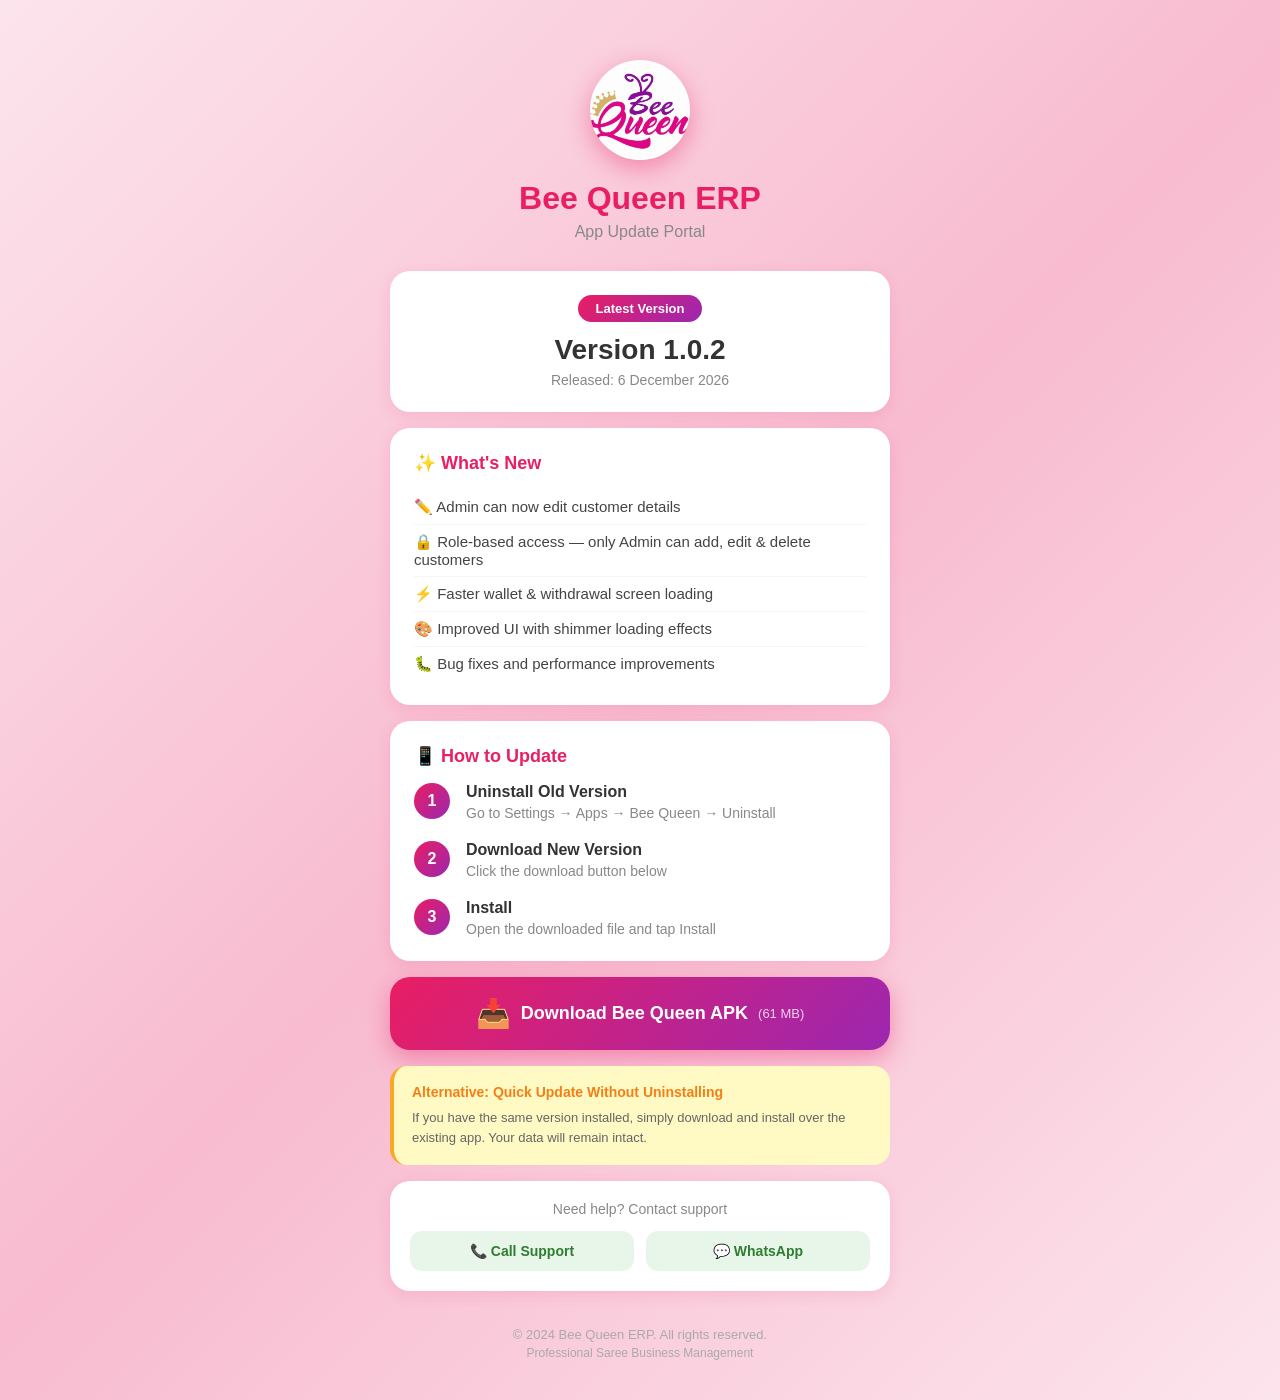
==== index.html @ bfdc2248 "Initial commit: Bee Queen ERP Update Portal with README" ====
<!DOCTYPE html>
<html lang="en">
<head>
    <meta charset="UTF-8">
    <meta name="viewport" content="width=device-width, initial-scale=1.0">
    <title>Bee Queen ERP - App Update Portal</title>
    <link rel="stylesheet" href="style.css">
</head>
<body>
    <div class="container">
        <!-- HEADER -->
        <div class="header">
            <img src="logo.jpg" class="logo-img" alt="Bee Queen Logo">
            <h1>Bee Queen ERP</h1>
            <p class="subtitle">App Update Portal</p>
        </div>

        <!-- VERSION INFO -->
        <div class="version-card">
            <div class="version-badge">Latest Version</div>
            <h2>Version 1.0.2</h2>
            <p class="release-date">Released: <span id="currentDate"></span></p>
        </div>

        <!-- WHAT'S NEW -->
        <div class="whats-new">
            <h3>✨ What's New</h3>
            <ul>
                <li>✏️ Admin can now edit customer details</li>
                <li>🔒 Role-based access — only Admin can add, edit & delete customers</li>
                <li>⚡ Faster wallet & withdrawal screen loading</li>
                <li>🎨 Improved UI with shimmer loading effects</li>
                <li>🐛 Bug fixes and performance improvements</li>
            </ul>
        </div>

        <!-- UPDATE INSTRUCTIONS -->
        <div class="instructions">
            <h3>📱 How to Update</h3>
            <div class="step">
                <div class="step-number">1</div>
                <div class="step-content">
                    <h4>Uninstall Old Version</h4>
                    <p>Go to Settings → Apps → Bee Queen → Uninstall</p>
                </div>
            </div>
            <div class="step">
                <div class="step-number">2</div>
                <div class="step-content">
                    <h4>Download New Version</h4>
                    <p>Click the download button below</p>
                </div>
            </div>
            <div class="step">
                <div class="step-number">3</div>
                <div class="step-content">
                    <h4>Install</h4>
                    <p>Open the downloaded file and tap Install</p>
                </div>
            </div>
        </div>

        <!-- DOWNLOAD BUTTON -->
        <a href="#" class="download-btn" onclick="downloadApp()">
            <span class="download-icon">📥</span>
            <span class="download-text">Download Bee Queen APK</span>
            <span class="download-size">(61 MB)</span>
        </a>

        <!-- ALTERNATIVE METHOD -->
        <div class="alternative">
            <h4>Alternative: Quick Update Without Uninstalling</h4>
            <p>If you have the same version installed, simply download and install over the existing app. Your data will remain intact.</p>
        </div>

        <!-- SUPPORT -->
        <div class="support">
            <p>Need help? Contact support</p>
            <div class="support-links">
                <a href="tel:+919486574281">📞 Call Support</a>
                <a href="https://wa.me/919486574281">💬 WhatsApp</a>
            </div>
        </div>

        <!-- FOOTER -->
        <div class="footer">
            <p>© 2024 Bee Queen ERP. All rights reserved.</p>
            <p class="footer-note">Professional Saree Business Management</p>
        </div>
    </div>

    <script src="script.js"></script>
</body>
</html>
---- style.css ----
* {
    margin: 0;
    padding: 0;
    box-sizing: border-box;
}

body {
    font-family: 'Segoe UI', sans-serif;
    background: linear-gradient(135deg, #fce4ec 0%, #f8bbd0 50%, #fce4ec 100%);
    min-height: 100vh;
    padding: 20px;
}

.container {
    max-width: 500px;
    margin: 0 auto;
}

/* HEADER */
.header {
    text-align: center;
    padding: 40px 20px 30px;
}

.logo-img {
    width: 100px;
    height: 100px;
    border-radius: 50%;
    object-fit: cover;
    margin: 0 auto 20px;
    display: block;
    box-shadow: 0 8px 25px rgba(233, 30, 99, 0.4);
}

.header h1 {
    font-size: 32px;
    font-weight: 800;
    color: #e91e63;
    margin-bottom: 6px;
}

.subtitle {
    color: #888;
    font-size: 16px;
}

/* VERSION CARD */
.version-card {
    background: white;
    border-radius: 20px;
    padding: 24px;
    text-align: center;
    margin-bottom: 16px;
    box-shadow: 0 4px 15px rgba(233, 30, 99, 0.12);
}

.version-badge {
    display: inline-block;
    background: linear-gradient(135deg, #e91e63, #9c27b0);
    color: white;
    padding: 6px 18px;
    border-radius: 20px;
    font-size: 13px;
    font-weight: 600;
    margin-bottom: 12px;
}

.version-card h2 {
    font-size: 28px;
    color: #333;
    margin-bottom: 6px;
}

.release-date {
    color: #888;
    font-size: 14px;
}

/* WHAT'S NEW */
.whats-new {
    background: white;
    border-radius: 20px;
    padding: 24px;
    margin-bottom: 16px;
    box-shadow: 0 4px 15px rgba(233, 30, 99, 0.12);
}

.whats-new h3, .instructions h3 {
    color: #e91e63;
    font-size: 18px;
    margin-bottom: 16px;
    font-weight: 700;
}

.whats-new ul {
    list-style: none;
}

.whats-new ul li {
    padding: 8px 0;
    color: #444;
    font-size: 15px;
    border-bottom: 1px solid #f5f5f5;
}

.whats-new ul li:last-child {
    border-bottom: none;
}

/* INSTRUCTIONS */
.instructions {
    background: white;
    border-radius: 20px;
    padding: 24px;
    margin-bottom: 16px;
    box-shadow: 0 4px 15px rgba(233, 30, 99, 0.12);
}

.step {
    display: flex;
    align-items: flex-start;
    gap: 16px;
    margin-bottom: 20px;
}

.step:last-child {
    margin-bottom: 0;
}

.step-number {
    width: 36px;
    height: 36px;
    background: linear-gradient(135deg, #e91e63, #9c27b0);
    color: white;
    border-radius: 50%;
    display: flex;
    align-items: center;
    justify-content: center;
    font-weight: 700;
    font-size: 16px;
    flex-shrink: 0;
}

.step-content h4 {
    color: #333;
    font-size: 16px;
    margin-bottom: 4px;
}

.step-content p {
    color: #888;
    font-size: 14px;
}

/* DOWNLOAD BUTTON */
.download-btn {
    display: flex;
    align-items: center;
    justify-content: center;
    gap: 10px;
    background: linear-gradient(135deg, #e91e63, #9c27b0);
    color: white;
    text-decoration: none;
    padding: 20px;
    border-radius: 20px;
    margin-bottom: 16px;
    box-shadow: 0 8px 25px rgba(233, 30, 99, 0.4);
    transition: transform 0.2s, box-shadow 0.2s;
    cursor: pointer;
}

.download-btn:hover {
    transform: translateY(-2px);
    box-shadow: 0 12px 30px rgba(233, 30, 99, 0.5);
}

.download-btn:active {
    transform: translateY(0);
}

.download-icon {
    font-size: 28px;
}

.download-text {
    font-size: 18px;
    font-weight: 700;
}

.download-size {
    font-size: 13px;
    opacity: 0.8;
}

/* ALTERNATIVE */
.alternative {
    background: #fff9c4;
    border-radius: 16px;
    padding: 18px;
    margin-bottom: 16px;
    border-left: 4px solid #f9a825;
}

.alternative h4 {
    color: #f57f17;
    margin-bottom: 8px;
    font-size: 14px;
}

.alternative p {
    color: #666;
    font-size: 13px;
    line-height: 1.5;
}

/* SUPPORT */
.support {
    background: white;
    border-radius: 20px;
    padding: 20px;
    text-align: center;
    margin-bottom: 16px;
    box-shadow: 0 4px 15px rgba(233, 30, 99, 0.12);
}

.support p {
    color: #888;
    margin-bottom: 14px;
    font-size: 14px;
}

.support-links {
    display: flex;
    gap: 12px;
    justify-content: center;
}

.support-links a {
    flex: 1;
    padding: 12px;
    border-radius: 12px;
    text-decoration: none;
    font-weight: 600;
    font-size: 14px;
    text-align: center;
}

.support-links a:first-child {
    background: #e8f5e9;
    color: #2e7d32;
}

.support-links a:last-child {
    background: #e8f5e9;
    color: #2e7d32;
}

/* FOOTER */
.footer {
    text-align: center;
    padding: 20px;
    color: #aaa;
    font-size: 13px;
}

.footer-note {
    margin-top: 4px;
    font-size: 12px;
}

/* TOAST NOTIFICATION */
.toast {
    position: fixed;
    bottom: 30px;
    left: 50%;
    transform: translateX(-50%);
    background: #333;
    color: white;
    padding: 14px 24px;
    border-radius: 12px;
    font-size: 14px;
    opacity: 0;
    transition: opacity 0.3s;
    pointer-events: none;
    z-index: 999;
    white-space: nowrap;
}

.toast.show {
    opacity: 1;
}

/* PROGRESS BAR */
.progress-wrap {
    display: none;
    background: white;
    border-radius: 20px;
    padding: 20px;
    margin-bottom: 16px;
    box-shadow: 0 4px 15px rgba(233, 30, 99, 0.12);
}

.progress-wrap.show {
    display: block;
}

.progress-label {
    color: #555;
    font-size: 14px;
    margin-bottom: 10px;
    font-weight: 600;
}

.progress-bar {
    height: 10px;
    background: #f5f5f5;
    border-radius: 10px;
    overflow: hidden;
}

.progress-fill {
    height: 100%;
    width: 0%;
    background: linear-gradient(90deg, #e91e63, #9c27b0);
    border-radius: 10px;
    transition: width 0.3s;
}
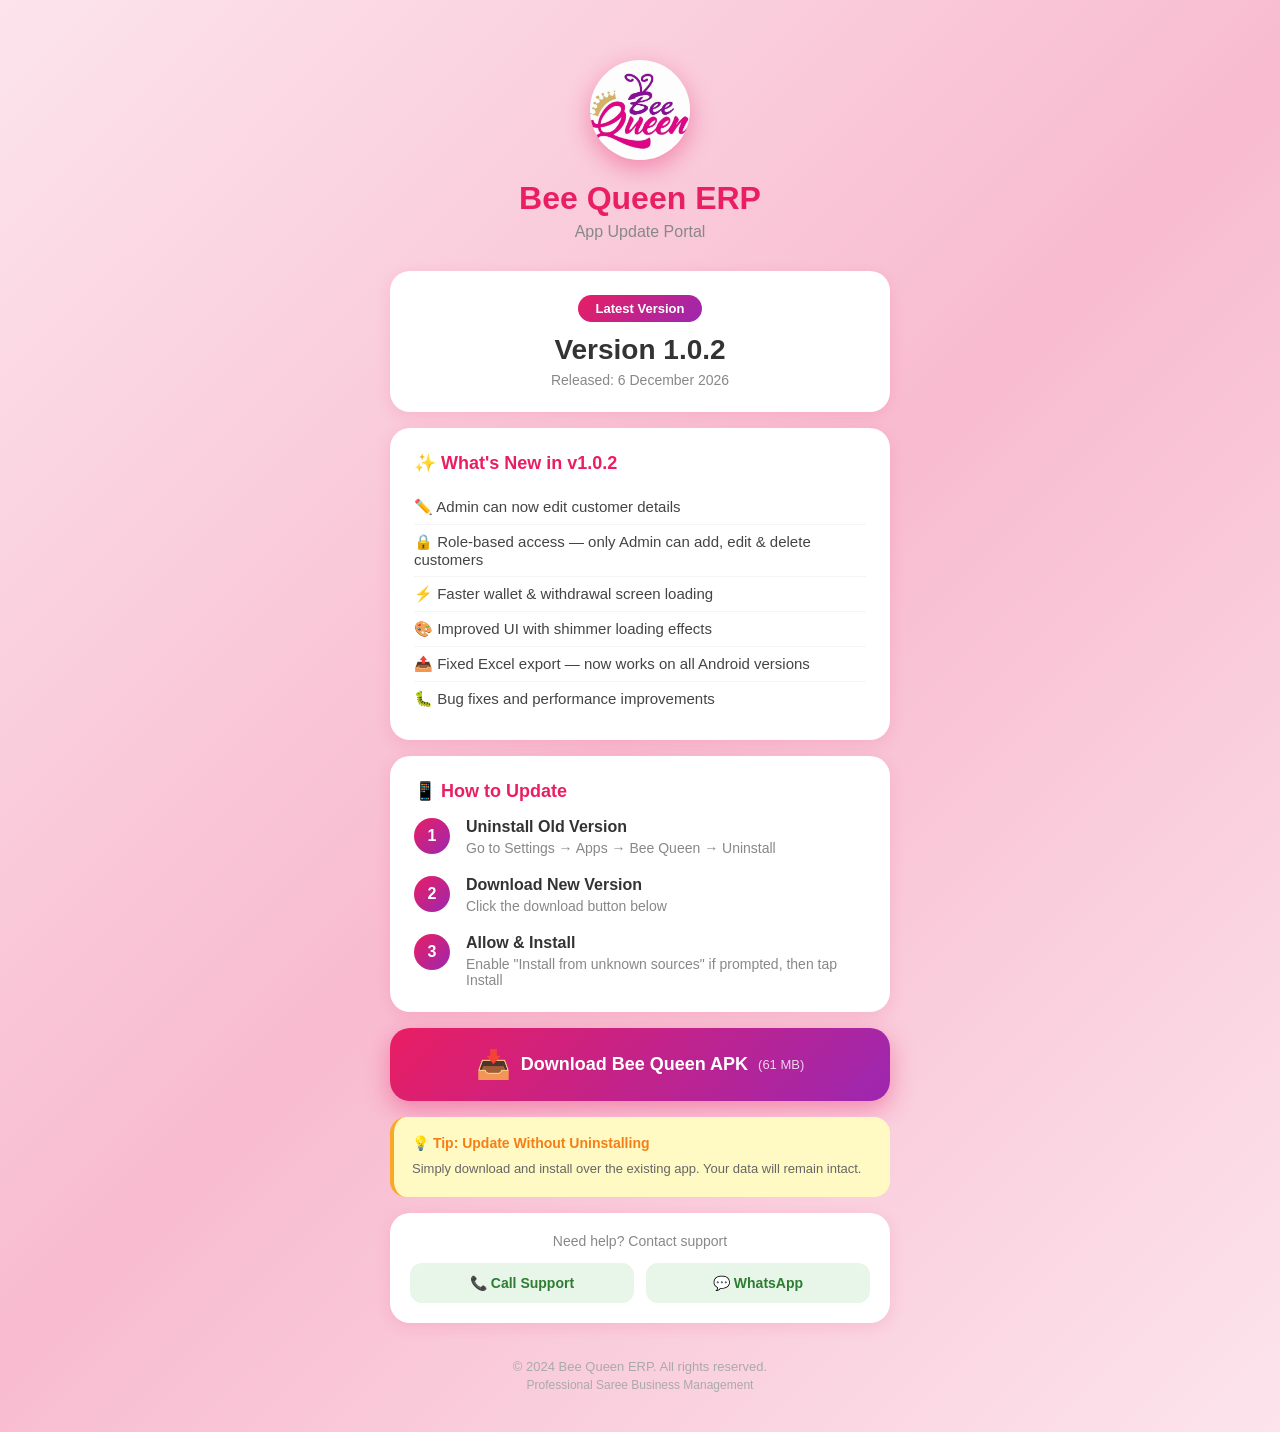
==== commit c97ae7bd: "Bee Queen ERP Update Portal v1.0.2" ====
--- a/index.html
+++ b/index.html
@@ -24,12 +24,13 @@
 
         <!-- WHAT'S NEW -->
         <div class="whats-new">
-            <h3>✨ What's New</h3>
+            <h3>✨ What's New in v1.0.2</h3>
             <ul>
                 <li>✏️ Admin can now edit customer details</li>
                 <li>🔒 Role-based access — only Admin can add, edit & delete customers</li>
                 <li>⚡ Faster wallet & withdrawal screen loading</li>
                 <li>🎨 Improved UI with shimmer loading effects</li>
+                <li>📤 Fixed Excel export — now works on all Android versions</li>
                 <li>🐛 Bug fixes and performance improvements</li>
             </ul>
         </div>
@@ -54,14 +55,14 @@
             <div class="step">
                 <div class="step-number">3</div>
                 <div class="step-content">
-                    <h4>Install</h4>
-                    <p>Open the downloaded file and tap Install</p>
+                    <h4>Allow & Install</h4>
+                    <p>Enable "Install from unknown sources" if prompted, then tap Install</p>
                 </div>
             </div>
         </div>
 
         <!-- DOWNLOAD BUTTON -->
-        <a href="#" class="download-btn" onclick="downloadApp()">
+        <a href="Bee Queen.apk" class="download-btn" download="Bee Queen.apk">
             <span class="download-icon">📥</span>
             <span class="download-text">Download Bee Queen APK</span>
             <span class="download-size">(61 MB)</span>
@@ -69,8 +70,8 @@
 
         <!-- ALTERNATIVE METHOD -->
         <div class="alternative">
-            <h4>Alternative: Quick Update Without Uninstalling</h4>
-            <p>If you have the same version installed, simply download and install over the existing app. Your data will remain intact.</p>
+            <h4>💡 Tip: Update Without Uninstalling</h4>
+            <p>Simply download and install over the existing app. Your data will remain intact.</p>
         </div>
 
         <!-- SUPPORT -->
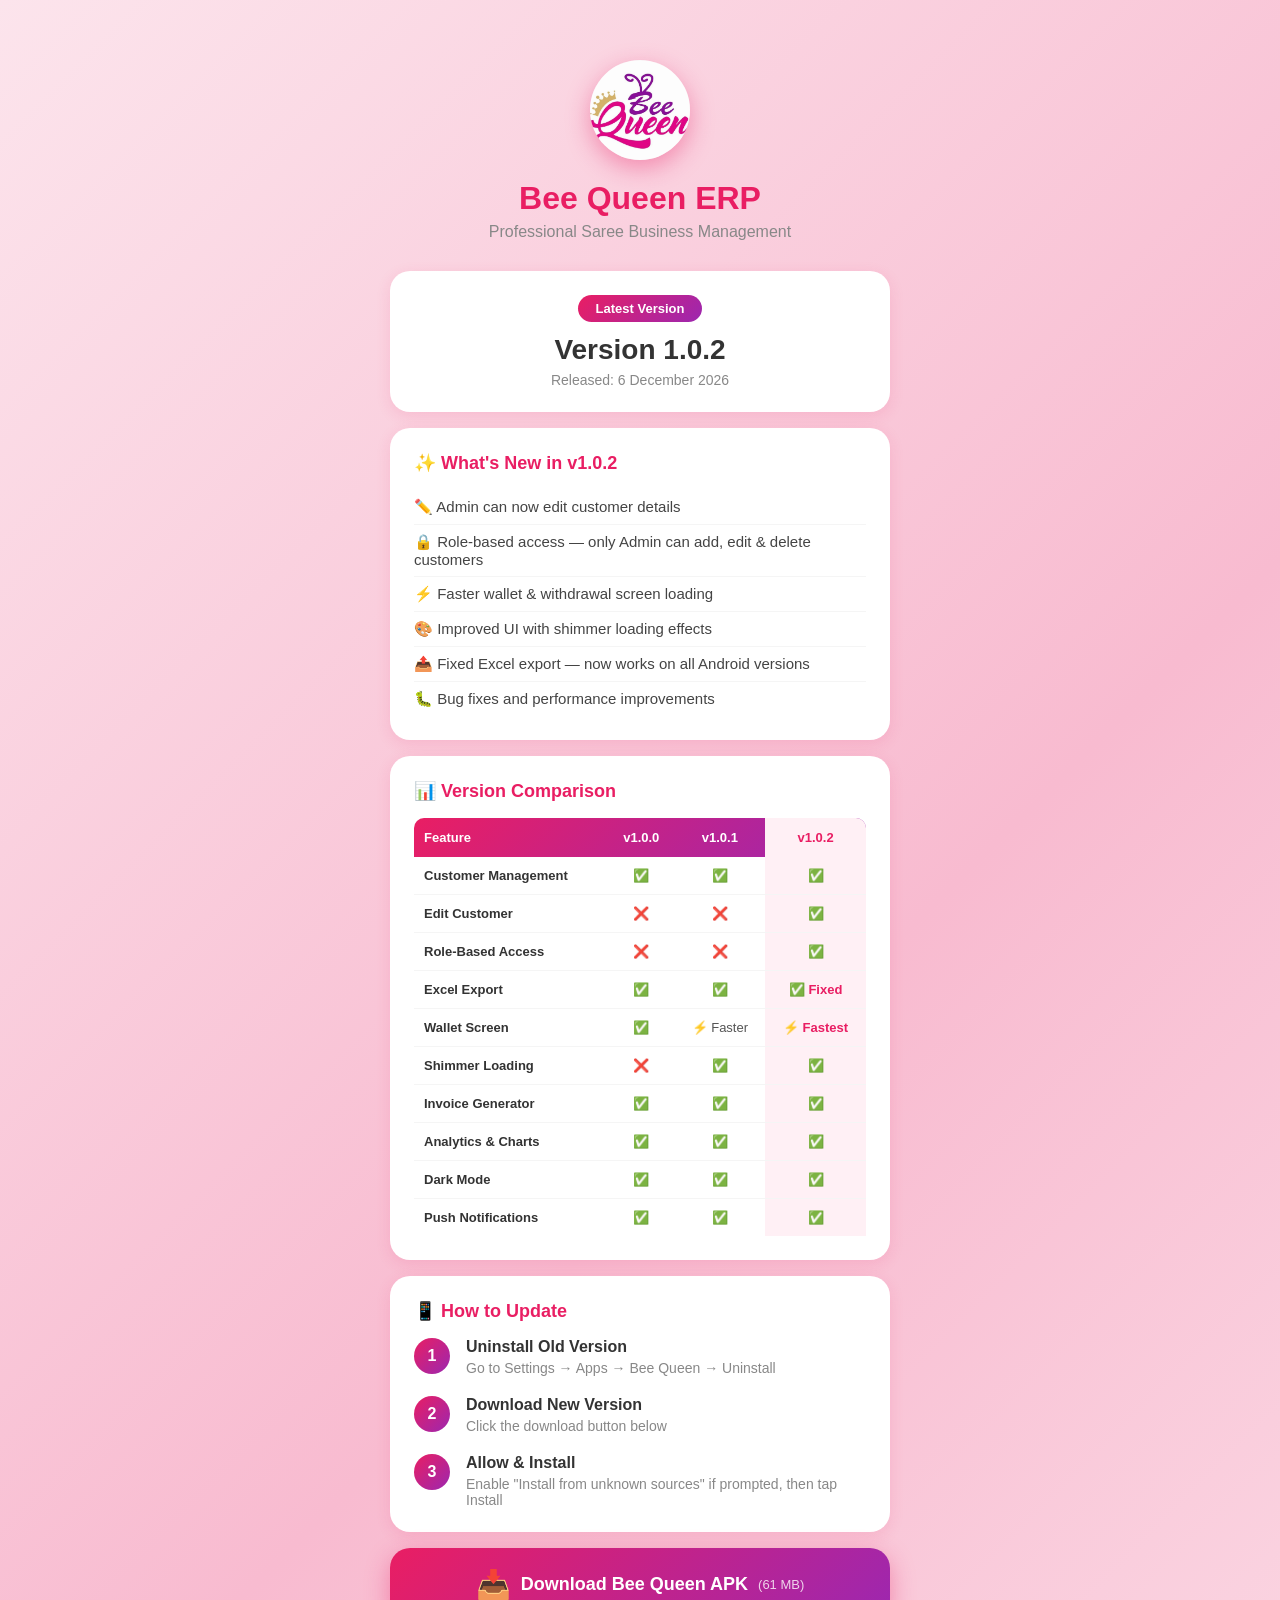
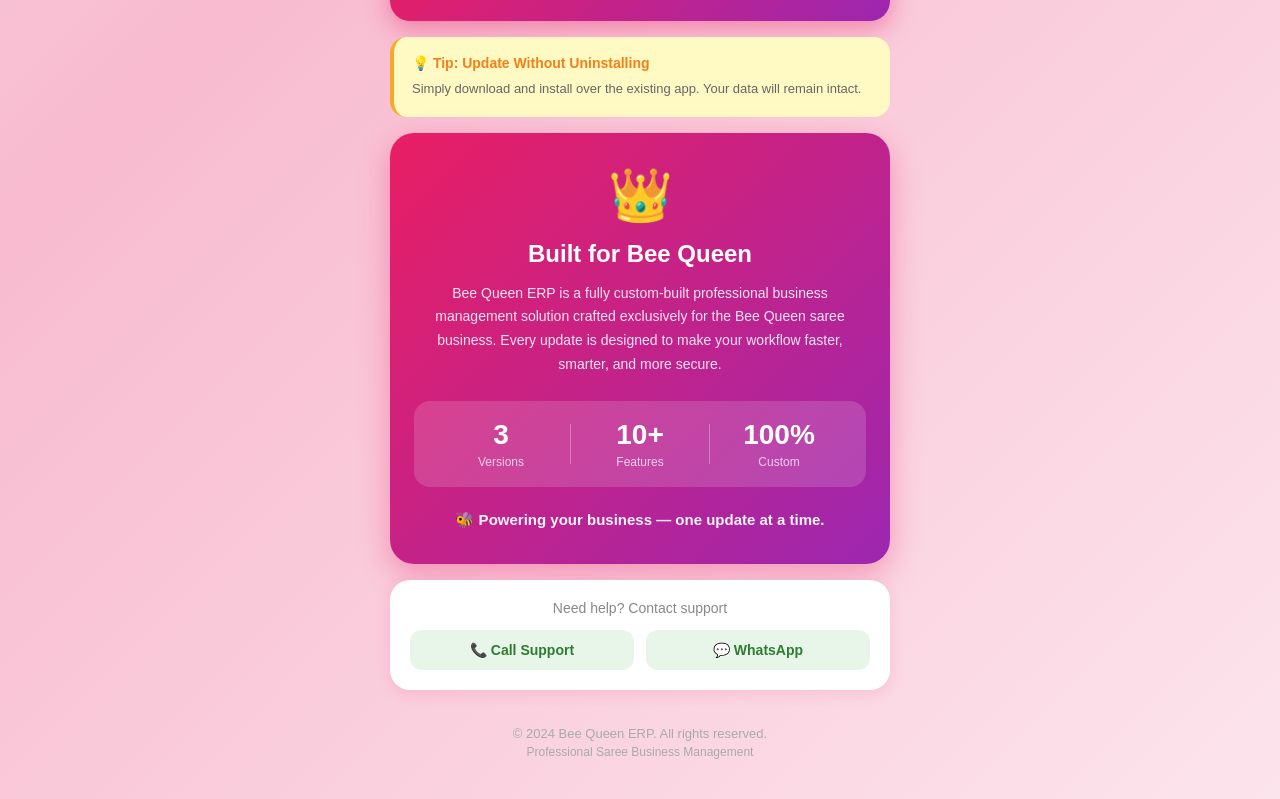
==== commit f8344ecc: "Add version comparison table and premium conclusion section" ====
--- a/index.html
+++ b/index.html
@@ -8,24 +8,25 @@
 </head>
 <body>
     <div class="container">
+
         <!-- HEADER -->
         <div class="header">
             <img src="logo.jpg" class="logo-img" alt="Bee Queen Logo">
             <h1>Bee Queen ERP</h1>
-            <p class="subtitle">App Update Portal</p>
+            <p class="subtitle">Professional Saree Business Management</p>
         </div>
 
         <!-- VERSION INFO -->
         <div class="version-card">
             <div class="version-badge">Latest Version</div>
-            <h2>Version 1.0.2</h2>
+            <h2 id="versionTitle">Version 1.0.2</h2>
             <p class="release-date">Released: <span id="currentDate"></span></p>
         </div>
 
         <!-- WHAT'S NEW -->
         <div class="whats-new">
             <h3>✨ What's New in v1.0.2</h3>
-            <ul>
+            <ul id="changelogList">
                 <li>✏️ Admin can now edit customer details</li>
                 <li>🔒 Role-based access — only Admin can add, edit & delete customers</li>
                 <li>⚡ Faster wallet & withdrawal screen loading</li>
@@ -33,6 +34,85 @@
                 <li>📤 Fixed Excel export — now works on all Android versions</li>
                 <li>🐛 Bug fixes and performance improvements</li>
             </ul>
+        </div>
+
+        <!-- VERSION COMPARISON -->
+        <div class="comparison-card">
+            <h3>📊 Version Comparison</h3>
+            <div class="table-wrap">
+                <table class="compare-table">
+                    <thead>
+                        <tr>
+                            <th>Feature</th>
+                            <th>v1.0.0</th>
+                            <th>v1.0.1</th>
+                            <th class="latest-col">v1.0.2</th>
+                        </tr>
+                    </thead>
+                    <tbody>
+                        <tr>
+                            <td>Customer Management</td>
+                            <td>✅</td>
+                            <td>✅</td>
+                            <td class="latest-col">✅</td>
+                        </tr>
+                        <tr>
+                            <td>Edit Customer</td>
+                            <td>❌</td>
+                            <td>❌</td>
+                            <td class="latest-col">✅</td>
+                        </tr>
+                        <tr>
+                            <td>Role-Based Access</td>
+                            <td>❌</td>
+                            <td>❌</td>
+                            <td class="latest-col">✅</td>
+                        </tr>
+                        <tr>
+                            <td>Excel Export</td>
+                            <td>✅</td>
+                            <td>✅</td>
+                            <td class="latest-col">✅ Fixed</td>
+                        </tr>
+                        <tr>
+                            <td>Wallet Screen</td>
+                            <td>✅</td>
+                            <td>⚡ Faster</td>
+                            <td class="latest-col">⚡ Fastest</td>
+                        </tr>
+                        <tr>
+                            <td>Shimmer Loading</td>
+                            <td>❌</td>
+                            <td>✅</td>
+                            <td class="latest-col">✅</td>
+                        </tr>
+                        <tr>
+                            <td>Invoice Generator</td>
+                            <td>✅</td>
+                            <td>✅</td>
+                            <td class="latest-col">✅</td>
+                        </tr>
+                        <tr>
+                            <td>Analytics & Charts</td>
+                            <td>✅</td>
+                            <td>✅</td>
+                            <td class="latest-col">✅</td>
+                        </tr>
+                        <tr>
+                            <td>Dark Mode</td>
+                            <td>✅</td>
+                            <td>✅</td>
+                            <td class="latest-col">✅</td>
+                        </tr>
+                        <tr>
+                            <td>Push Notifications</td>
+                            <td>✅</td>
+                            <td>✅</td>
+                            <td class="latest-col">✅</td>
+                        </tr>
+                    </tbody>
+                </table>
+            </div>
         </div>
 
         <!-- UPDATE INSTRUCTIONS -->
@@ -62,7 +142,7 @@
         </div>
 
         <!-- DOWNLOAD BUTTON -->
-        <a href="Bee Queen.apk" class="download-btn" download="Bee Queen.apk">
+        <a href="https://drive.google.com/uc?export=download&id=1OesEx6bbcV49tJIgzekpYeUQmIFlcFSe" class="download-btn" target="_blank">
             <span class="download-icon">📥</span>
             <span class="download-text">Download Bee Queen APK</span>
             <span class="download-size">(61 MB)</span>
@@ -72,6 +152,35 @@
         <div class="alternative">
             <h4>💡 Tip: Update Without Uninstalling</h4>
             <p>Simply download and install over the existing app. Your data will remain intact.</p>
+        </div>
+
+        <!-- PREMIUM CONCLUSION -->
+        <div class="conclusion-card">
+            <div class="conclusion-icon">👑</div>
+            <h3>Built for Bee Queen</h3>
+            <p>
+                Bee Queen ERP is a fully custom-built professional business management solution crafted exclusively for the Bee Queen saree business.
+                Every update is designed to make your workflow faster, smarter, and more secure.
+            </p>
+            <div class="conclusion-stats">
+                <div class="stat">
+                    <span class="stat-value">3</span>
+                    <span class="stat-label">Versions</span>
+                </div>
+                <div class="stat-divider"></div>
+                <div class="stat">
+                    <span class="stat-value">10+</span>
+                    <span class="stat-label">Features</span>
+                </div>
+                <div class="stat-divider"></div>
+                <div class="stat">
+                    <span class="stat-value">100%</span>
+                    <span class="stat-label">Custom</span>
+                </div>
+            </div>
+            <p class="conclusion-tagline">
+                🐝 Powering your business — one update at a time.
+            </p>
         </div>
 
         <!-- SUPPORT -->
@@ -88,8 +197,8 @@
             <p>© 2024 Bee Queen ERP. All rights reserved.</p>
             <p class="footer-note">Professional Saree Business Management</p>
         </div>
+
     </div>
-
     <script src="script.js"></script>
 </body>
 </html>
--- a/style.css
+++ b/style.css
@@ -325,3 +325,152 @@
     border-radius: 10px;
     transition: width 0.3s;
 }
+
+/* VERSION COMPARISON */
+.comparison-card {
+    background: white;
+    border-radius: 20px;
+    padding: 24px;
+    margin-bottom: 16px;
+    box-shadow: 0 4px 15px rgba(233, 30, 99, 0.12);
+}
+
+.comparison-card h3 {
+    color: #e91e63;
+    font-size: 18px;
+    font-weight: 700;
+    margin-bottom: 16px;
+}
+
+.table-wrap {
+    overflow-x: auto;
+}
+
+.compare-table {
+    width: 100%;
+    border-collapse: collapse;
+    font-size: 13px;
+}
+
+.compare-table thead tr {
+    background: linear-gradient(135deg, #e91e63, #9c27b0);
+    color: white;
+}
+
+.compare-table th {
+    padding: 12px 10px;
+    text-align: center;
+    font-weight: 700;
+    font-size: 13px;
+}
+
+.compare-table th:first-child {
+    text-align: left;
+    border-radius: 10px 0 0 0;
+}
+
+.compare-table th:last-child {
+    border-radius: 0 10px 0 0;
+}
+
+.compare-table tbody tr {
+    border-bottom: 1px solid #f5f5f5;
+}
+
+.compare-table tbody tr:last-child {
+    border-bottom: none;
+}
+
+.compare-table tbody tr:hover {
+    background: #fff5f8;
+}
+
+.compare-table td {
+    padding: 11px 10px;
+    text-align: center;
+    color: #555;
+}
+
+.compare-table td:first-child {
+    text-align: left;
+    font-weight: 600;
+    color: #333;
+}
+
+.latest-col {
+    background: #fff0f5;
+    color: #e91e63 !important;
+    font-weight: 700 !important;
+}
+
+/* PREMIUM CONCLUSION */
+.conclusion-card {
+    background: linear-gradient(135deg, #e91e63, #9c27b0);
+    border-radius: 24px;
+    padding: 32px 24px;
+    margin-bottom: 16px;
+    text-align: center;
+    box-shadow: 0 10px 30px rgba(233, 30, 99, 0.35);
+}
+
+.conclusion-icon {
+    font-size: 52px;
+    margin-bottom: 14px;
+}
+
+.conclusion-card h3 {
+    color: white;
+    font-size: 24px;
+    font-weight: 800;
+    margin-bottom: 14px;
+}
+
+.conclusion-card p {
+    color: rgba(255,255,255,0.88);
+    font-size: 14px;
+    line-height: 1.7;
+    margin-bottom: 24px;
+}
+
+.conclusion-stats {
+    display: flex;
+    justify-content: center;
+    align-items: center;
+    gap: 0;
+    background: rgba(255,255,255,0.15);
+    border-radius: 16px;
+    padding: 18px;
+    margin-bottom: 20px;
+}
+
+.stat {
+    flex: 1;
+    display: flex;
+    flex-direction: column;
+    align-items: center;
+}
+
+.stat-value {
+    color: white;
+    font-size: 28px;
+    font-weight: 800;
+}
+
+.stat-label {
+    color: rgba(255,255,255,0.75);
+    font-size: 12px;
+    margin-top: 4px;
+}
+
+.stat-divider {
+    width: 1px;
+    height: 40px;
+    background: rgba(255,255,255,0.3);
+}
+
+.conclusion-tagline {
+    color: rgba(255,255,255,0.95) !important;
+    font-size: 15px !important;
+    font-weight: 600;
+    margin-bottom: 0 !important;
+}
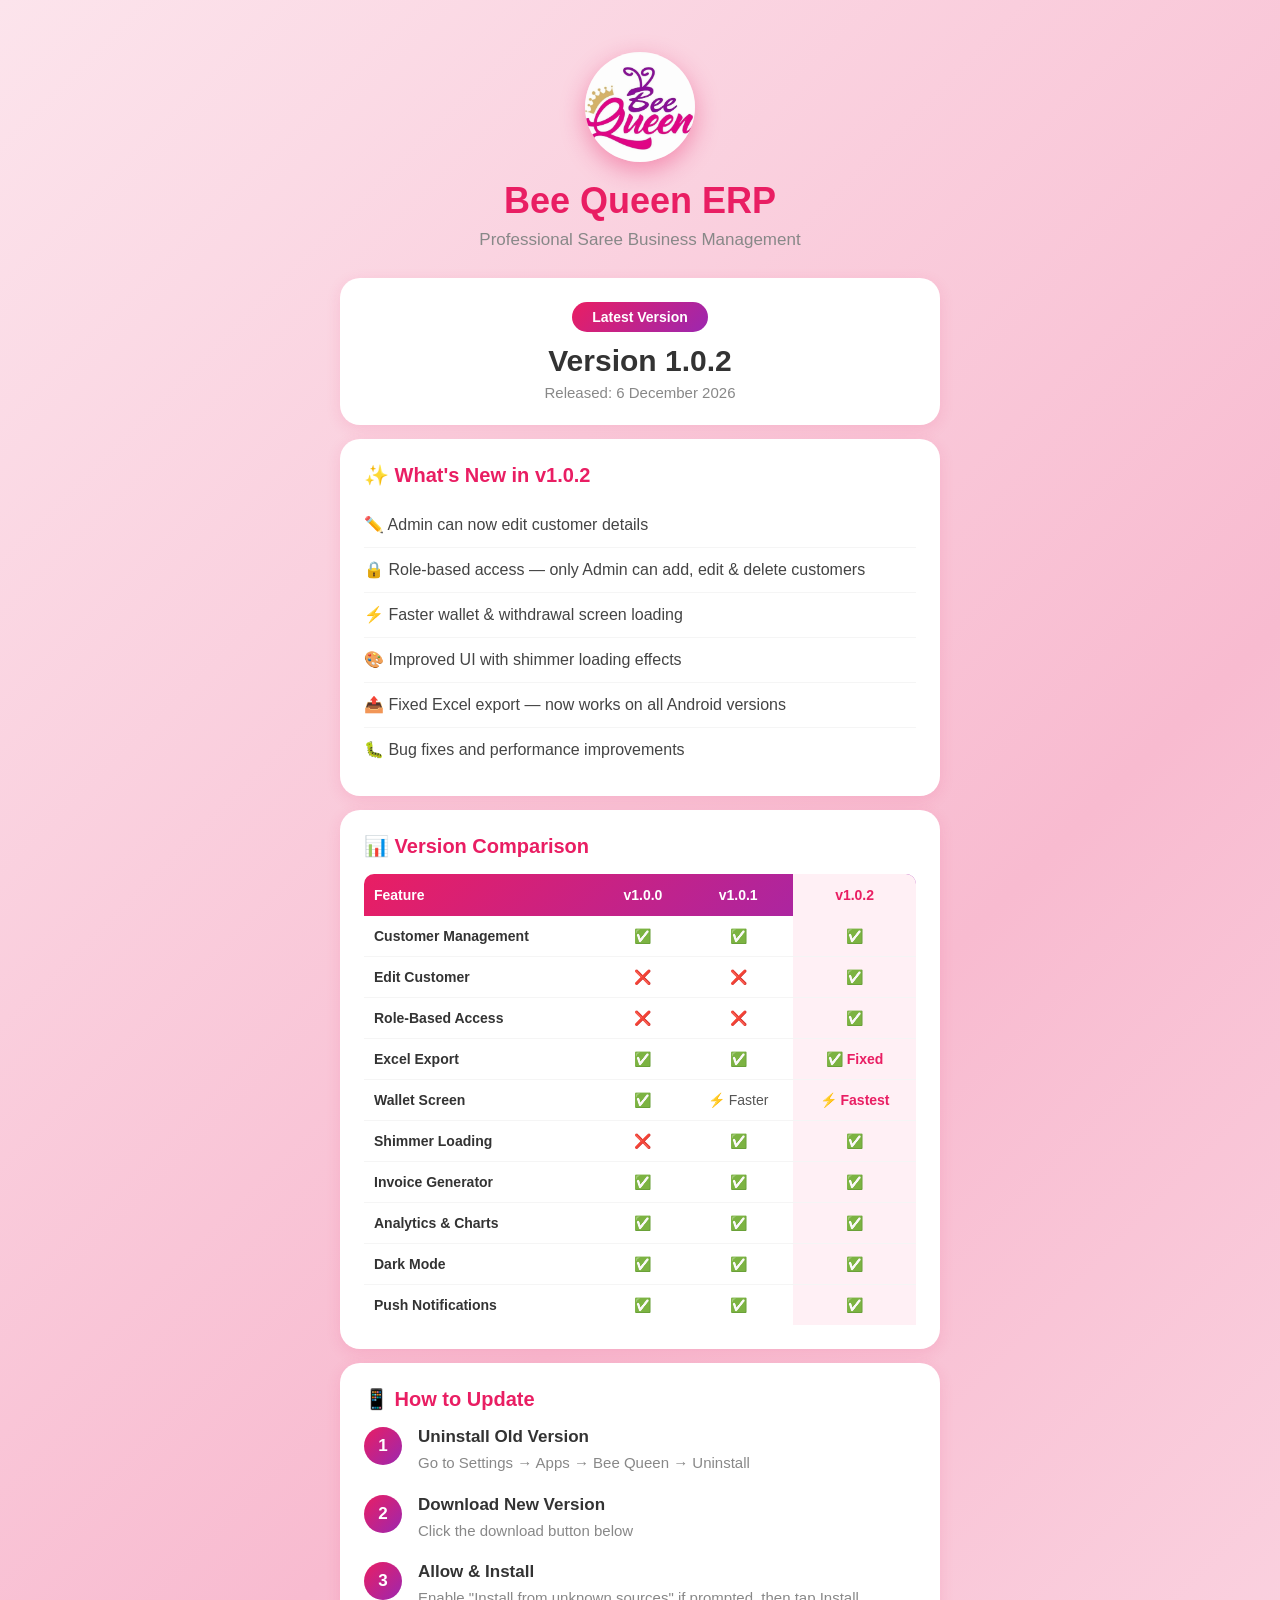
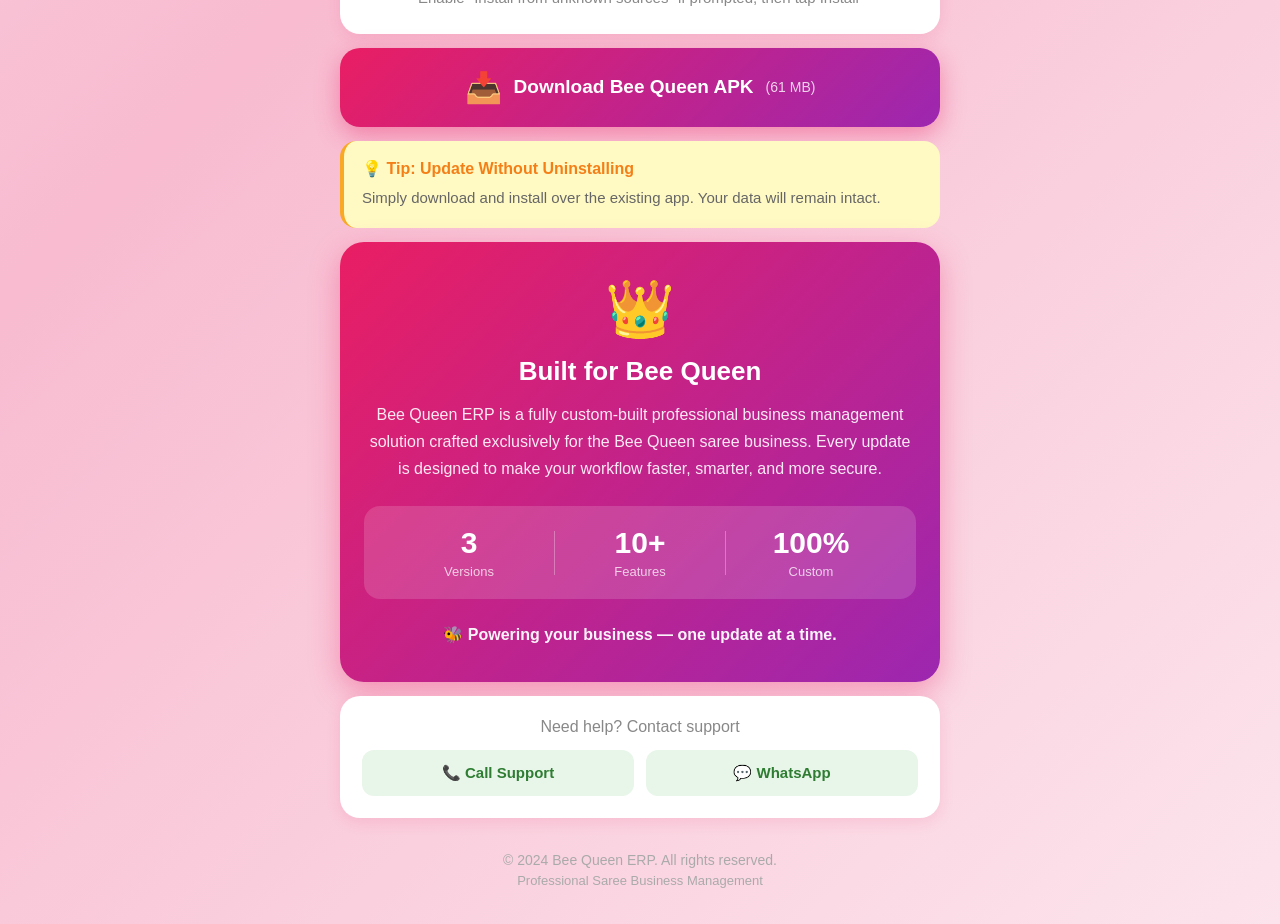
==== commit ca9b5fc3: "Update APK download link to Google Drive v1.0.2" ====
--- a/index.html
+++ b/index.html
@@ -142,7 +142,7 @@
         </div>
 
         <!-- DOWNLOAD BUTTON -->
-        <a href="https://drive.google.com/uc?export=download&id=1OesEx6bbcV49tJIgzekpYeUQmIFlcFSe" class="download-btn" target="_blank">
+        <a href="https://drive.google.com/uc?export=download&id=1TF_2JDeg3NYDHhcG8PXS18iHoUhDPEqg" class="download-btn" target="_blank">
             <span class="download-icon">📥</span>
             <span class="download-text">Download Bee Queen APK</span>
             <span class="download-size">(61 MB)</span>
--- a/style.css
+++ b/style.css
@@ -8,40 +8,41 @@
     font-family: 'Segoe UI', sans-serif;
     background: linear-gradient(135deg, #fce4ec 0%, #f8bbd0 50%, #fce4ec 100%);
     min-height: 100vh;
-    padding: 20px;
+    padding: 16px;
 }
 
 .container {
-    max-width: 500px;
+    max-width: 600px;
+    width: 100%;
     margin: 0 auto;
 }
 
 /* HEADER */
 .header {
     text-align: center;
-    padding: 40px 20px 30px;
+    padding: 36px 16px 28px;
 }
 
 .logo-img {
-    width: 100px;
-    height: 100px;
+    width: 110px;
+    height: 110px;
     border-radius: 50%;
     object-fit: cover;
-    margin: 0 auto 20px;
+    margin: 0 auto 18px;
     display: block;
     box-shadow: 0 8px 25px rgba(233, 30, 99, 0.4);
 }
 
 .header h1 {
-    font-size: 32px;
+    font-size: 36px;
     font-weight: 800;
     color: #e91e63;
-    margin-bottom: 6px;
+    margin-bottom: 8px;
 }
 
 .subtitle {
     color: #888;
-    font-size: 16px;
+    font-size: 17px;
 }
 
 /* VERSION CARD */
@@ -50,7 +51,7 @@
     border-radius: 20px;
     padding: 24px;
     text-align: center;
-    margin-bottom: 16px;
+    margin-bottom: 14px;
     box-shadow: 0 4px 15px rgba(233, 30, 99, 0.12);
 }
 
@@ -58,22 +59,22 @@
     display: inline-block;
     background: linear-gradient(135deg, #e91e63, #9c27b0);
     color: white;
-    padding: 6px 18px;
-    border-radius: 20px;
-    font-size: 13px;
+    padding: 7px 20px;
+    border-radius: 20px;
+    font-size: 14px;
     font-weight: 600;
     margin-bottom: 12px;
 }
 
 .version-card h2 {
-    font-size: 28px;
+    font-size: 30px;
     color: #333;
     margin-bottom: 6px;
 }
 
 .release-date {
     color: #888;
-    font-size: 14px;
+    font-size: 15px;
 }
 
 /* WHAT'S NEW */
@@ -81,13 +82,15 @@
     background: white;
     border-radius: 20px;
     padding: 24px;
-    margin-bottom: 16px;
+    margin-bottom: 14px;
     box-shadow: 0 4px 15px rgba(233, 30, 99, 0.12);
 }
 
-.whats-new h3, .instructions h3 {
+.whats-new h3,
+.instructions h3,
+.comparison-card h3 {
     color: #e91e63;
-    font-size: 18px;
+    font-size: 20px;
     margin-bottom: 16px;
     font-weight: 700;
 }
@@ -97,14 +100,89 @@
 }
 
 .whats-new ul li {
-    padding: 8px 0;
+    padding: 10px 0;
     color: #444;
-    font-size: 15px;
+    font-size: 16px;
     border-bottom: 1px solid #f5f5f5;
+    line-height: 1.5;
 }
 
 .whats-new ul li:last-child {
     border-bottom: none;
+}
+
+/* VERSION COMPARISON */
+.comparison-card {
+    background: white;
+    border-radius: 20px;
+    padding: 24px;
+    margin-bottom: 14px;
+    box-shadow: 0 4px 15px rgba(233, 30, 99, 0.12);
+}
+
+.table-wrap {
+    overflow-x: auto;
+    -webkit-overflow-scrolling: touch;
+}
+
+.compare-table {
+    width: 100%;
+    border-collapse: collapse;
+    font-size: 14px;
+    min-width: 320px;
+}
+
+.compare-table thead tr {
+    background: linear-gradient(135deg, #e91e63, #9c27b0);
+    color: white;
+}
+
+.compare-table th {
+    padding: 13px 10px;
+    text-align: center;
+    font-weight: 700;
+    font-size: 14px;
+    white-space: nowrap;
+}
+
+.compare-table th:first-child {
+    text-align: left;
+    border-radius: 10px 0 0 0;
+}
+
+.compare-table th:last-child {
+    border-radius: 0 10px 0 0;
+}
+
+.compare-table tbody tr {
+    border-bottom: 1px solid #f5f5f5;
+}
+
+.compare-table tbody tr:last-child {
+    border-bottom: none;
+}
+
+.compare-table tbody tr:hover {
+    background: #fff5f8;
+}
+
+.compare-table td {
+    padding: 12px 10px;
+    text-align: center;
+    color: #555;
+    font-size: 14px;
+}
+
+.compare-table td:first-child {
+    text-align: left;
+    font-weight: 600;
+    color: #333;
+}
+
+.latest-col {
+    background: #fff0f5;
+    color: #e91e63 !important;
+    font-weight: 700 !important;
 }
 
 /* INSTRUCTIONS */
@@ -112,7 +190,7 @@
     background: white;
     border-radius: 20px;
     padding: 24px;
-    margin-bottom: 16px;
+    margin-bottom: 14px;
     box-shadow: 0 4px 15px rgba(233, 30, 99, 0.12);
 }
 
@@ -128,8 +206,8 @@
 }
 
 .step-number {
-    width: 36px;
-    height: 36px;
+    width: 38px;
+    height: 38px;
     background: linear-gradient(135deg, #e91e63, #9c27b0);
     color: white;
     border-radius: 50%;
@@ -137,19 +215,20 @@
     align-items: center;
     justify-content: center;
     font-weight: 700;
-    font-size: 16px;
+    font-size: 17px;
     flex-shrink: 0;
 }
 
 .step-content h4 {
     color: #333;
-    font-size: 16px;
-    margin-bottom: 4px;
+    font-size: 17px;
+    margin-bottom: 5px;
 }
 
 .step-content p {
     color: #888;
-    font-size: 14px;
+    font-size: 15px;
+    line-height: 1.5;
 }
 
 /* DOWNLOAD BUTTON */
@@ -157,16 +236,15 @@
     display: flex;
     align-items: center;
     justify-content: center;
-    gap: 10px;
+    gap: 12px;
     background: linear-gradient(135deg, #e91e63, #9c27b0);
     color: white;
     text-decoration: none;
-    padding: 20px;
-    border-radius: 20px;
-    margin-bottom: 16px;
+    padding: 22px;
+    border-radius: 20px;
+    margin-bottom: 14px;
     box-shadow: 0 8px 25px rgba(233, 30, 99, 0.4);
     transition: transform 0.2s, box-shadow 0.2s;
-    cursor: pointer;
 }
 
 .download-btn:hover {
@@ -179,16 +257,16 @@
 }
 
 .download-icon {
-    font-size: 28px;
+    font-size: 30px;
 }
 
 .download-text {
-    font-size: 18px;
+    font-size: 19px;
     font-weight: 700;
 }
 
 .download-size {
-    font-size: 13px;
+    font-size: 14px;
     opacity: 0.8;
 }
 
@@ -197,36 +275,107 @@
     background: #fff9c4;
     border-radius: 16px;
     padding: 18px;
-    margin-bottom: 16px;
+    margin-bottom: 14px;
     border-left: 4px solid #f9a825;
 }
 
 .alternative h4 {
     color: #f57f17;
     margin-bottom: 8px;
-    font-size: 14px;
+    font-size: 16px;
 }
 
 .alternative p {
     color: #666;
+    font-size: 15px;
+    line-height: 1.6;
+}
+
+/* PREMIUM CONCLUSION */
+.conclusion-card {
+    background: linear-gradient(135deg, #e91e63, #9c27b0);
+    border-radius: 24px;
+    padding: 34px 24px;
+    margin-bottom: 14px;
+    text-align: center;
+    box-shadow: 0 10px 30px rgba(233, 30, 99, 0.35);
+}
+
+.conclusion-icon {
+    font-size: 56px;
+    margin-bottom: 14px;
+}
+
+.conclusion-card h3 {
+    color: white;
+    font-size: 26px;
+    font-weight: 800;
+    margin-bottom: 14px;
+}
+
+.conclusion-card p {
+    color: rgba(255,255,255,0.9);
+    font-size: 16px;
+    line-height: 1.7;
+    margin-bottom: 24px;
+}
+
+.conclusion-stats {
+    display: flex;
+    justify-content: center;
+    align-items: center;
+    background: rgba(255,255,255,0.15);
+    border-radius: 16px;
+    padding: 20px;
+    margin-bottom: 22px;
+}
+
+.stat {
+    flex: 1;
+    display: flex;
+    flex-direction: column;
+    align-items: center;
+}
+
+.stat-value {
+    color: white;
+    font-size: 30px;
+    font-weight: 800;
+}
+
+.stat-label {
+    color: rgba(255,255,255,0.75);
     font-size: 13px;
-    line-height: 1.5;
+    margin-top: 4px;
+}
+
+.stat-divider {
+    width: 1px;
+    height: 44px;
+    background: rgba(255,255,255,0.3);
+}
+
+.conclusion-tagline {
+    color: rgba(255,255,255,0.95) !important;
+    font-size: 16px !important;
+    font-weight: 600;
+    margin-bottom: 0 !important;
 }
 
 /* SUPPORT */
 .support {
     background: white;
     border-radius: 20px;
-    padding: 20px;
-    text-align: center;
-    margin-bottom: 16px;
+    padding: 22px;
+    text-align: center;
+    margin-bottom: 14px;
     box-shadow: 0 4px 15px rgba(233, 30, 99, 0.12);
 }
 
 .support p {
     color: #888;
     margin-bottom: 14px;
-    font-size: 14px;
+    font-size: 16px;
 }
 
 .support-links {
@@ -237,38 +386,30 @@
 
 .support-links a {
     flex: 1;
-    padding: 12px;
+    padding: 14px;
     border-radius: 12px;
     text-decoration: none;
     font-weight: 600;
-    font-size: 14px;
-    text-align: center;
-}
-
-.support-links a:first-child {
+    font-size: 15px;
+    text-align: center;
     background: #e8f5e9;
     color: #2e7d32;
 }
 
-.support-links a:last-child {
-    background: #e8f5e9;
-    color: #2e7d32;
-}
-
 /* FOOTER */
 .footer {
     text-align: center;
     padding: 20px;
     color: #aaa;
+    font-size: 14px;
+}
+
+.footer-note {
+    margin-top: 5px;
     font-size: 13px;
 }
 
-.footer-note {
-    margin-top: 4px;
-    font-size: 12px;
-}
-
-/* TOAST NOTIFICATION */
+/* TOAST */
 .toast {
     position: fixed;
     bottom: 30px;
@@ -278,7 +419,7 @@
     color: white;
     padding: 14px 24px;
     border-radius: 12px;
-    font-size: 14px;
+    font-size: 15px;
     opacity: 0;
     transition: opacity 0.3s;
     pointer-events: none;
@@ -290,187 +431,14 @@
     opacity: 1;
 }
 
-/* PROGRESS BAR */
-.progress-wrap {
-    display: none;
-    background: white;
-    border-radius: 20px;
-    padding: 20px;
-    margin-bottom: 16px;
-    box-shadow: 0 4px 15px rgba(233, 30, 99, 0.12);
-}
-
-.progress-wrap.show {
-    display: block;
-}
-
-.progress-label {
-    color: #555;
-    font-size: 14px;
-    margin-bottom: 10px;
-    font-weight: 600;
-}
-
-.progress-bar {
-    height: 10px;
-    background: #f5f5f5;
-    border-radius: 10px;
-    overflow: hidden;
-}
-
-.progress-fill {
-    height: 100%;
-    width: 0%;
-    background: linear-gradient(90deg, #e91e63, #9c27b0);
-    border-radius: 10px;
-    transition: width 0.3s;
-}
-
-/* VERSION COMPARISON */
-.comparison-card {
-    background: white;
-    border-radius: 20px;
-    padding: 24px;
-    margin-bottom: 16px;
-    box-shadow: 0 4px 15px rgba(233, 30, 99, 0.12);
-}
-
-.comparison-card h3 {
-    color: #e91e63;
-    font-size: 18px;
-    font-weight: 700;
-    margin-bottom: 16px;
-}
-
-.table-wrap {
-    overflow-x: auto;
-}
-
-.compare-table {
-    width: 100%;
-    border-collapse: collapse;
-    font-size: 13px;
-}
-
-.compare-table thead tr {
-    background: linear-gradient(135deg, #e91e63, #9c27b0);
-    color: white;
-}
-
-.compare-table th {
-    padding: 12px 10px;
-    text-align: center;
-    font-weight: 700;
-    font-size: 13px;
-}
-
-.compare-table th:first-child {
-    text-align: left;
-    border-radius: 10px 0 0 0;
-}
-
-.compare-table th:last-child {
-    border-radius: 0 10px 0 0;
-}
-
-.compare-table tbody tr {
-    border-bottom: 1px solid #f5f5f5;
-}
-
-.compare-table tbody tr:last-child {
-    border-bottom: none;
-}
-
-.compare-table tbody tr:hover {
-    background: #fff5f8;
-}
-
-.compare-table td {
-    padding: 11px 10px;
-    text-align: center;
-    color: #555;
-}
-
-.compare-table td:first-child {
-    text-align: left;
-    font-weight: 600;
-    color: #333;
-}
-
-.latest-col {
-    background: #fff0f5;
-    color: #e91e63 !important;
-    font-weight: 700 !important;
-}
-
-/* PREMIUM CONCLUSION */
-.conclusion-card {
-    background: linear-gradient(135deg, #e91e63, #9c27b0);
-    border-radius: 24px;
-    padding: 32px 24px;
-    margin-bottom: 16px;
-    text-align: center;
-    box-shadow: 0 10px 30px rgba(233, 30, 99, 0.35);
-}
-
-.conclusion-icon {
-    font-size: 52px;
-    margin-bottom: 14px;
-}
-
-.conclusion-card h3 {
-    color: white;
-    font-size: 24px;
-    font-weight: 800;
-    margin-bottom: 14px;
-}
-
-.conclusion-card p {
-    color: rgba(255,255,255,0.88);
-    font-size: 14px;
-    line-height: 1.7;
-    margin-bottom: 24px;
-}
-
-.conclusion-stats {
-    display: flex;
-    justify-content: center;
-    align-items: center;
-    gap: 0;
-    background: rgba(255,255,255,0.15);
-    border-radius: 16px;
-    padding: 18px;
-    margin-bottom: 20px;
-}
-
-.stat {
-    flex: 1;
-    display: flex;
-    flex-direction: column;
-    align-items: center;
-}
-
-.stat-value {
-    color: white;
-    font-size: 28px;
-    font-weight: 800;
-}
-
-.stat-label {
-    color: rgba(255,255,255,0.75);
-    font-size: 12px;
-    margin-top: 4px;
-}
-
-.stat-divider {
-    width: 1px;
-    height: 40px;
-    background: rgba(255,255,255,0.3);
-}
-
-.conclusion-tagline {
-    color: rgba(255,255,255,0.95) !important;
-    font-size: 15px !important;
-    font-weight: 600;
-    margin-bottom: 0 !important;
-}
+/* MOBILE RESPONSIVE */
+@media (max-width: 400px) {
+    .header h1 { font-size: 28px; }
+    .version-card h2 { font-size: 24px; }
+    .download-text { font-size: 16px; }
+    .compare-table { font-size: 12px; }
+    .compare-table th,
+    .compare-table td { padding: 10px 6px; }
+    .conclusion-card h3 { font-size: 22px; }
+    .stat-value { font-size: 24px; }
+}
